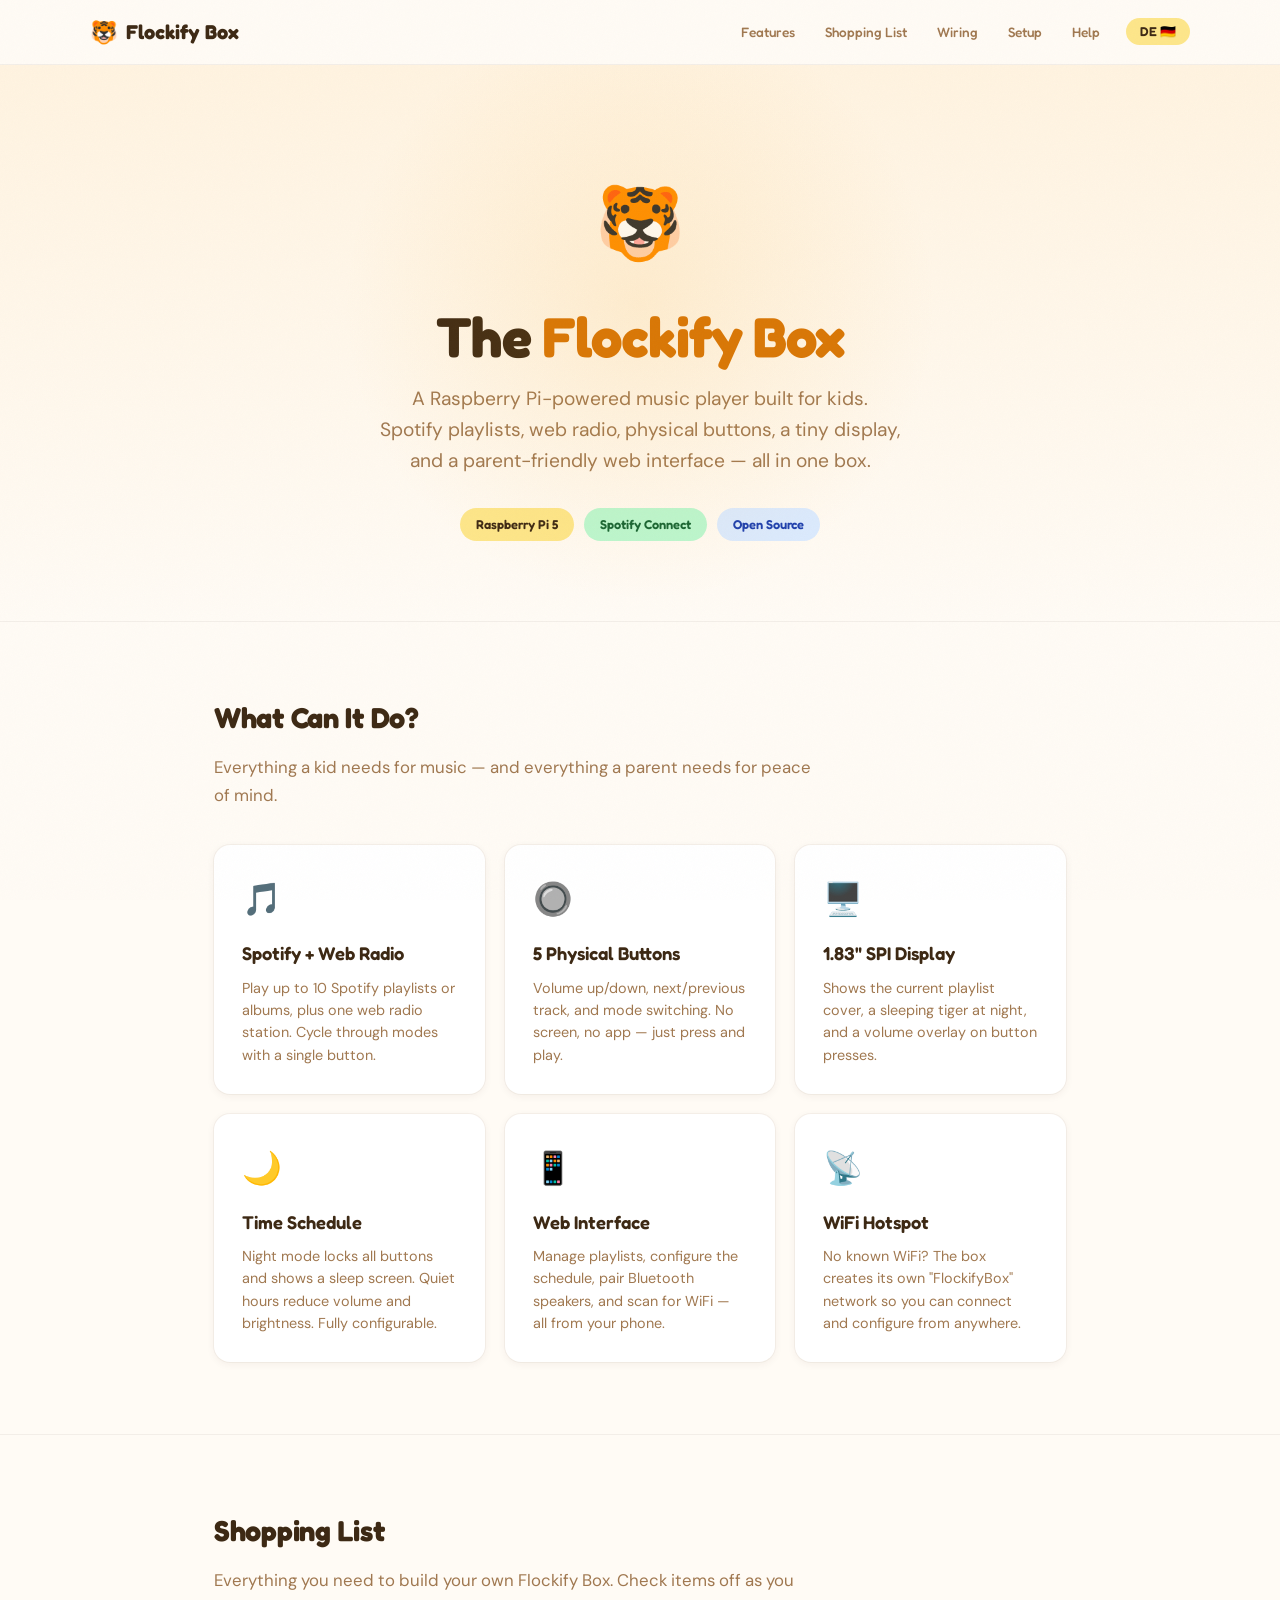
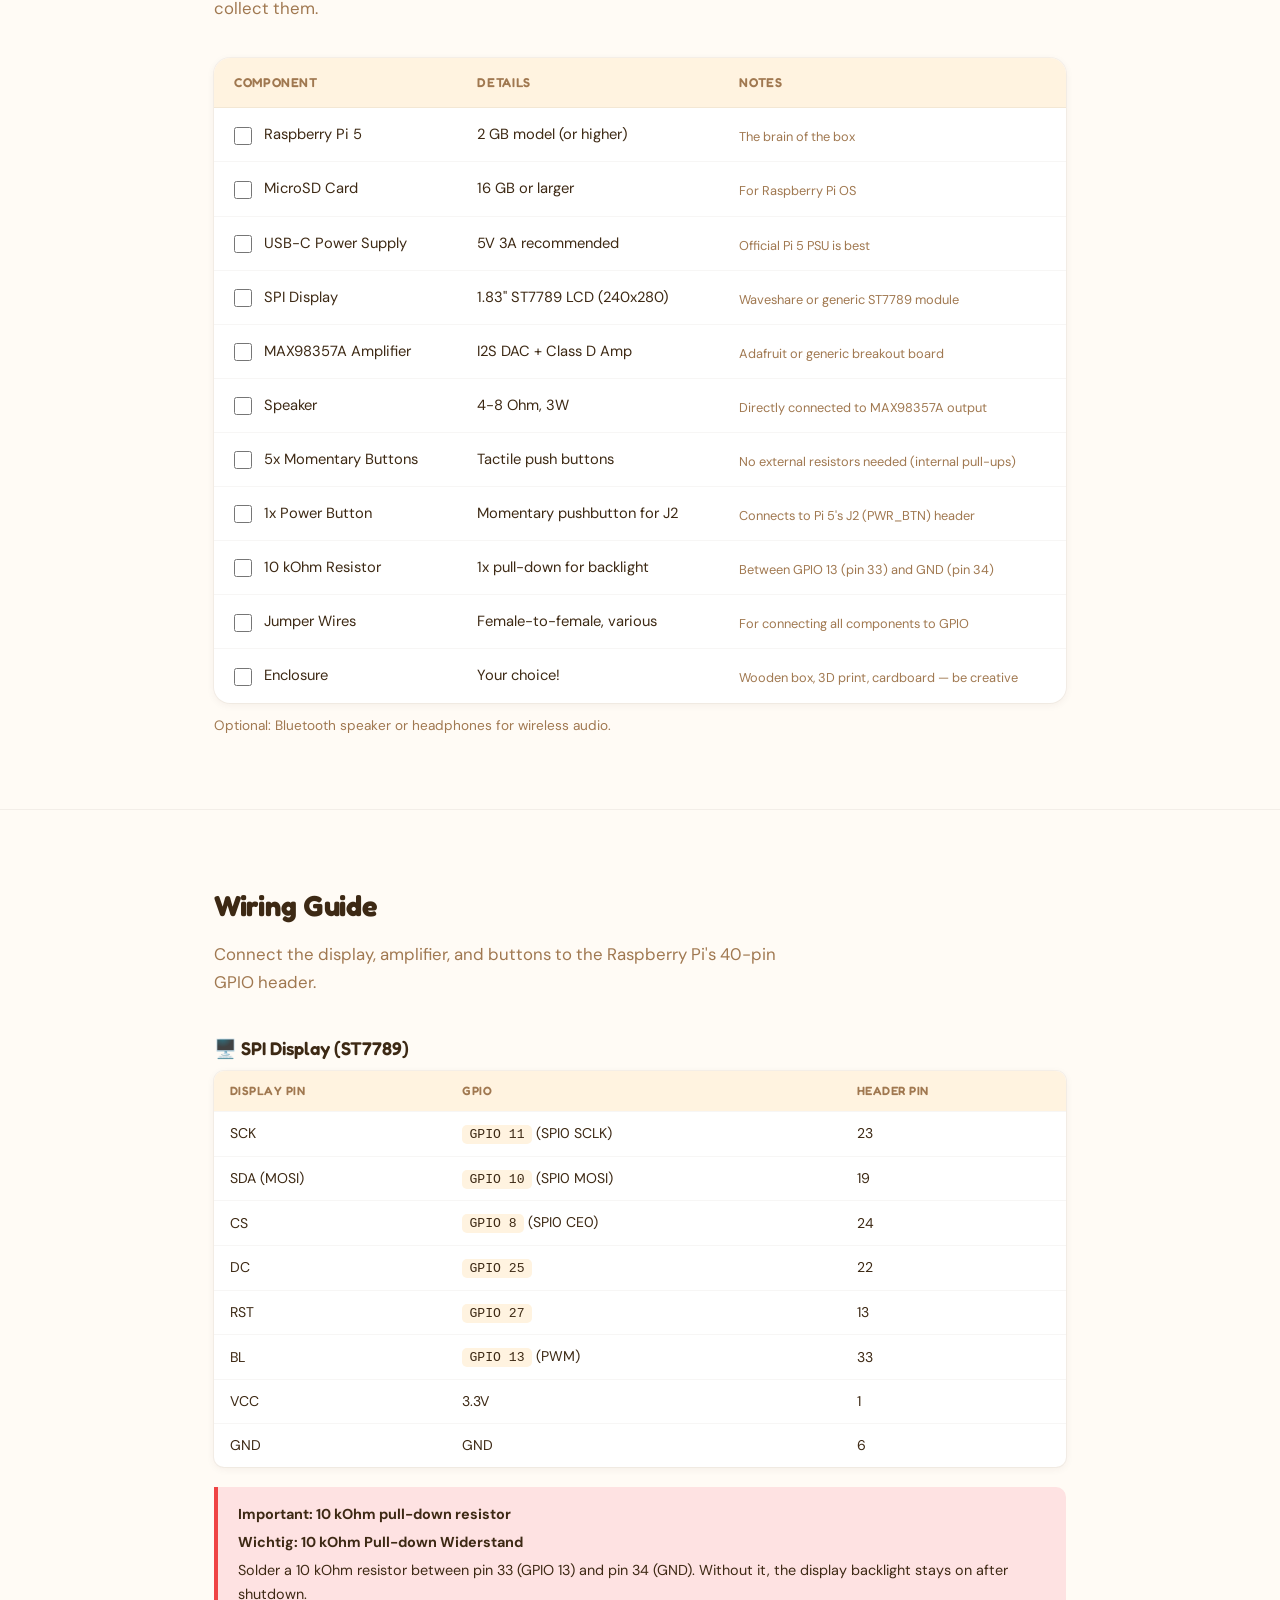
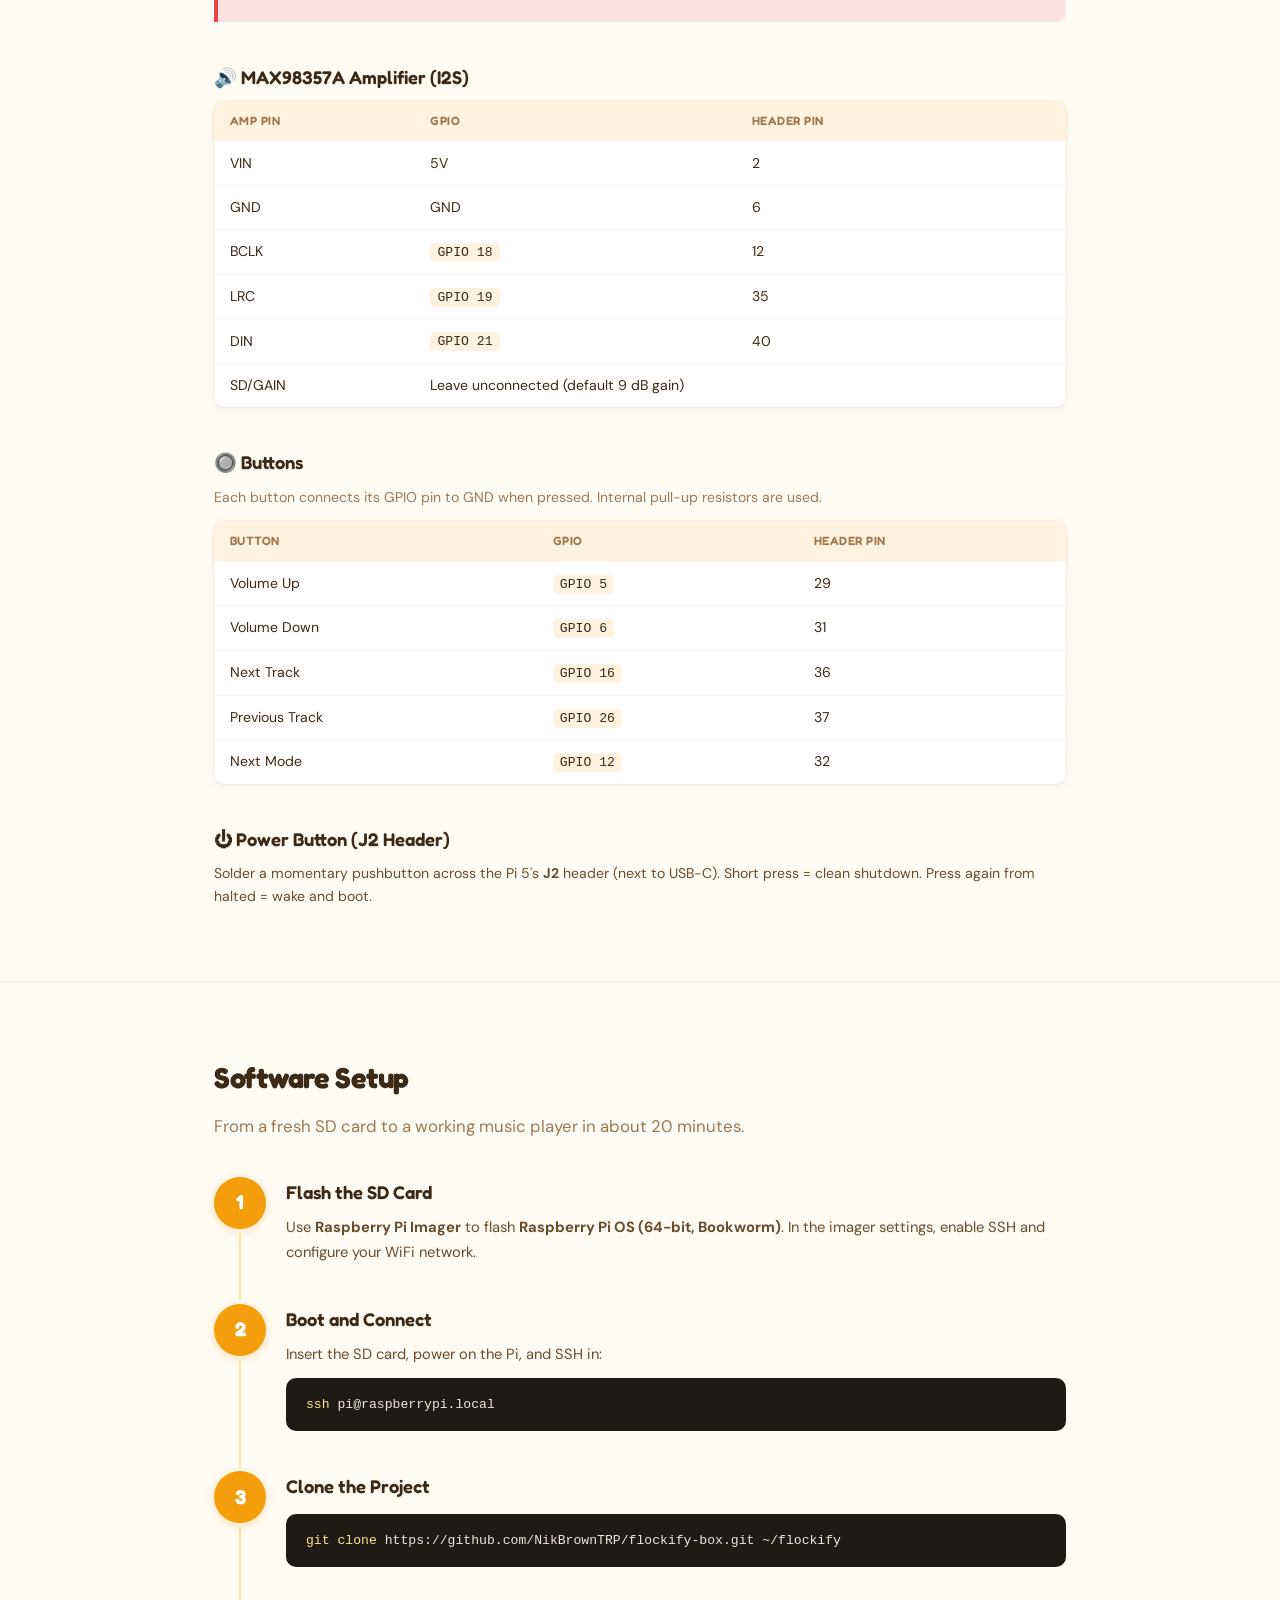
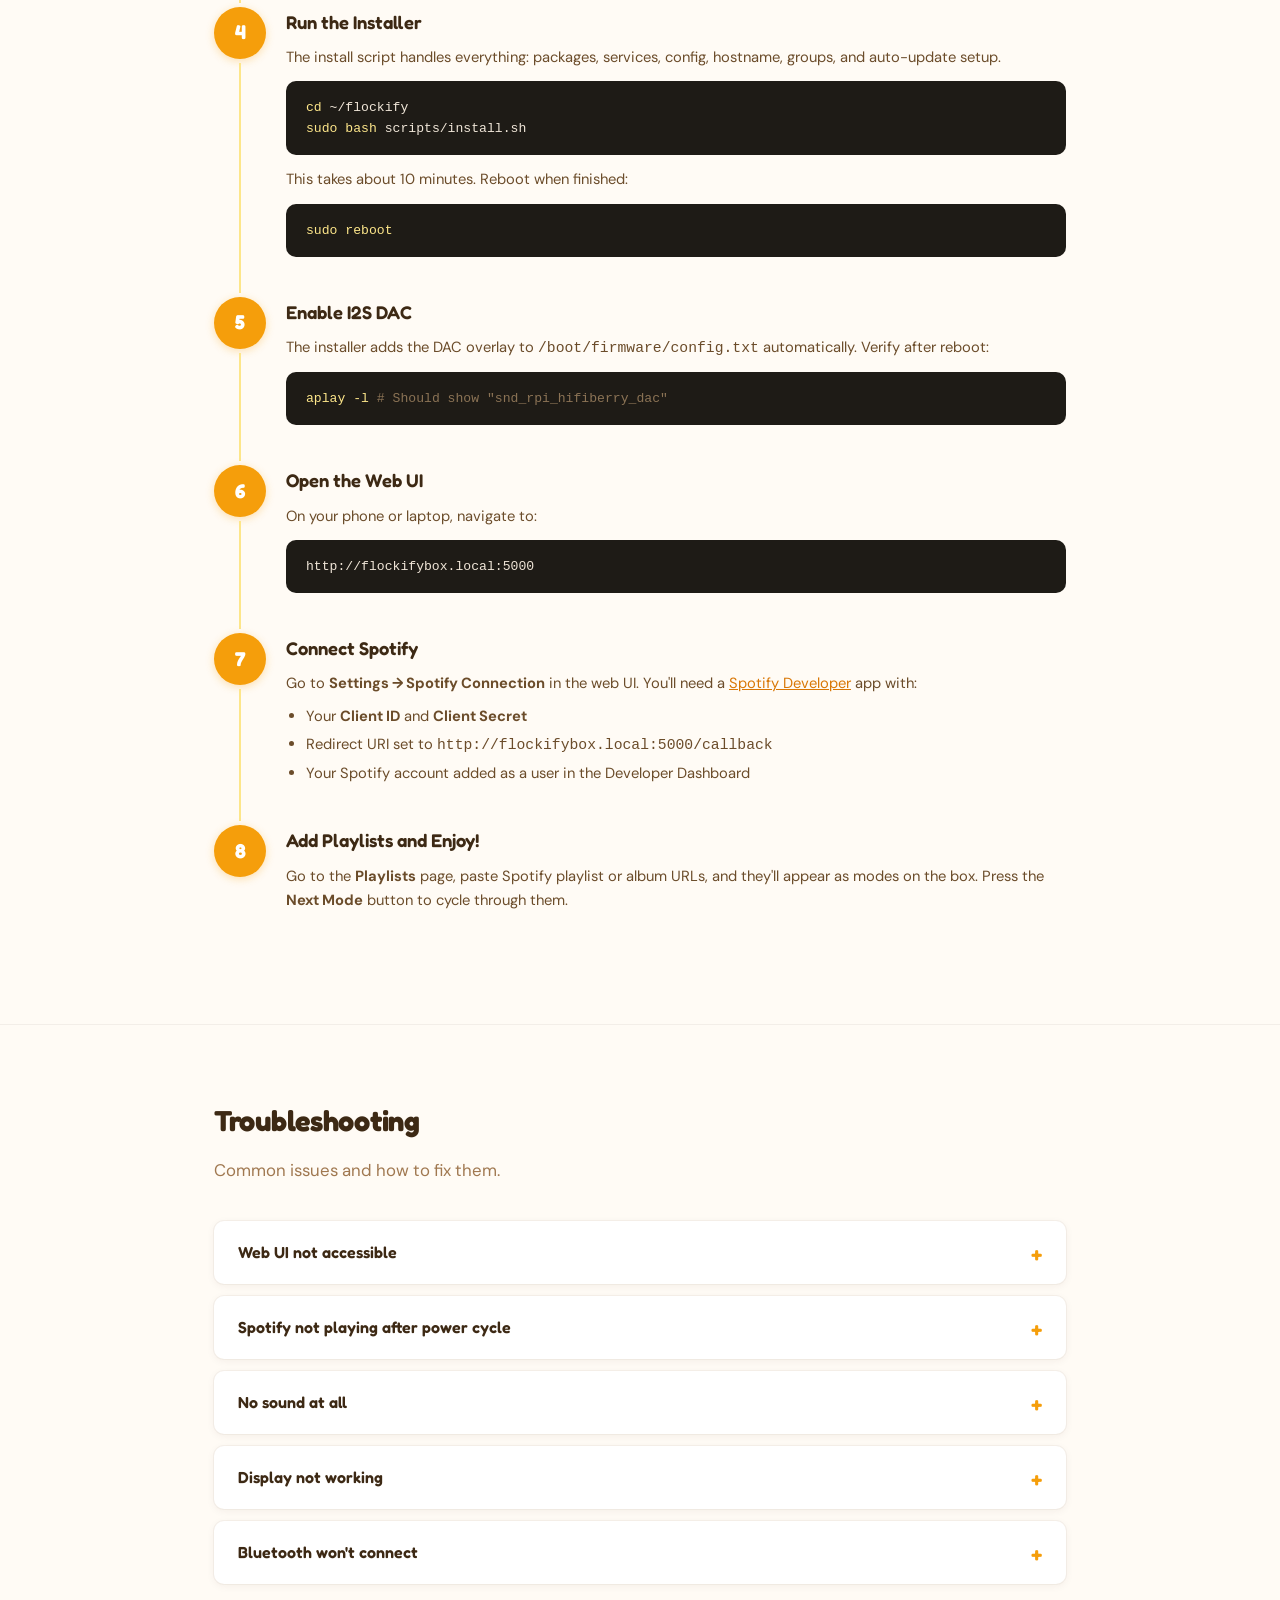
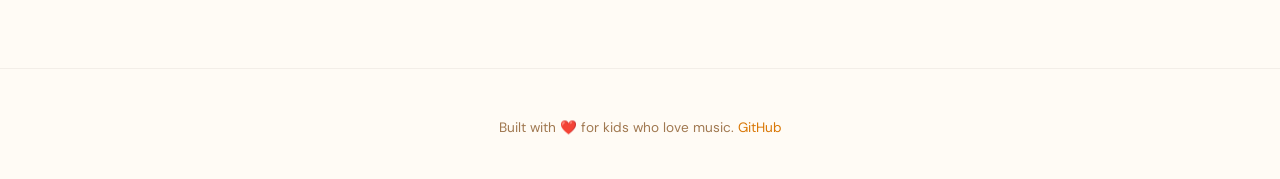
==== docs/index.html @ 0318fe4d "Add project introduction page (docs/index.html) Standalone, self-contained HTML page with embedded C" ====
<!DOCTYPE html>
<html lang="en">
<head>
<meta charset="UTF-8">
<meta name="viewport" content="width=device-width, initial-scale=1.0">
<title>Flockify Box — A Music Player for Kids</title>
<link rel="preconnect" href="https://fonts.googleapis.com">
<link rel="preconnect" href="https://fonts.gstatic.com" crossorigin>
<link href="https://fonts.googleapis.com/css2?family=Fredoka:wght@400;500;600;700&family=DM+Sans:ital,wght@0,400;0,500;0,700;1,400&display=swap" rel="stylesheet">
<style>
/* ================================================================
   FLOCKIFY BOX — Project Introduction Page
   Aesthetic: Warm, playful, handcrafted toy-project feel
   ================================================================ */

:root {
  --amber: #F59E0B;
  --amber-light: #FDE68A;
  --amber-dark: #D97706;
  --cream: #FFFBF5;
  --cream-dark: #FFF3E0;
  --brown: #3D2914;
  --brown-light: #6B4C2A;
  --brown-muted: #A07850;
  --green: #22C55E;
  --green-light: #BBF7D0;
  --red: #EF4444;
  --red-light: #FEE2E2;
  --blue: #3B82F6;
  --blue-light: #DBEAFE;
  --orange: #FB923C;
  --white: #FFFFFF;
  --shadow-sm: 0 1px 3px rgba(61, 41, 20, 0.08);
  --shadow-md: 0 4px 12px rgba(61, 41, 20, 0.1);
  --shadow-lg: 0 8px 30px rgba(61, 41, 20, 0.12);
  --shadow-card: 0 2px 8px rgba(61, 41, 20, 0.06), 0 0 0 1px rgba(61, 41, 20, 0.04);
  --radius: 16px;
  --radius-sm: 10px;
  --font-display: 'Fredoka', sans-serif;
  --font-body: 'DM Sans', sans-serif;
}

* { margin: 0; padding: 0; box-sizing: border-box; }

html {
  scroll-behavior: smooth;
  scroll-padding-top: 80px;
}

body {
  font-family: var(--font-body);
  color: var(--brown);
  background: var(--cream);
  line-height: 1.65;
  -webkit-font-smoothing: antialiased;
}

/* ---- Noise texture overlay ---- */
body::before {
  content: '';
  position: fixed;
  inset: 0;
  pointer-events: none;
  z-index: 9999;
  opacity: 0.025;
  background-image: url("data:image/svg+xml,%3Csvg viewBox='0 0 256 256' xmlns='http://www.w3.org/2000/svg'%3E%3Cfilter id='n'%3E%3CfeTurbulence type='fractalNoise' baseFrequency='0.9' numOctaves='4' stitchTiles='stitch'/%3E%3C/filter%3E%3Crect width='100%25' height='100%25' filter='url(%23n)'/%3E%3C/svg%3E");
  background-size: 256px;
}

/* ================================================================
   NAVIGATION
   ================================================================ */

nav {
  position: sticky;
  top: 0;
  z-index: 100;
  background: rgba(255, 251, 245, 0.92);
  backdrop-filter: blur(12px);
  border-bottom: 1px solid rgba(61, 41, 20, 0.06);
  padding: 0 24px;
}

.nav-inner {
  max-width: 1100px;
  margin: 0 auto;
  display: flex;
  align-items: center;
  justify-content: space-between;
  height: 64px;
}

.nav-logo {
  font-family: var(--font-display);
  font-weight: 700;
  font-size: 1.25rem;
  color: var(--brown);
  text-decoration: none;
  display: flex;
  align-items: center;
  gap: 8px;
}

.nav-logo span { font-size: 1.4rem; }

.nav-links {
  display: flex;
  gap: 6px;
  align-items: center;
  flex-wrap: wrap;
}

.nav-links a {
  font-family: var(--font-display);
  font-weight: 500;
  font-size: 0.85rem;
  color: var(--brown-muted);
  text-decoration: none;
  padding: 6px 12px;
  border-radius: 8px;
  transition: all 0.2s;
}

.nav-links a:hover {
  color: var(--brown);
  background: var(--cream-dark);
}

.lang-toggle {
  font-family: var(--font-display);
  font-weight: 600;
  font-size: 0.8rem;
  background: var(--amber-light);
  color: var(--brown);
  border: none;
  padding: 6px 14px;
  border-radius: 20px;
  cursor: pointer;
  transition: all 0.2s;
  margin-left: 8px;
}

.lang-toggle:hover {
  background: var(--amber);
  color: var(--white);
}

/* ================================================================
   LAYOUT
   ================================================================ */

.container {
  max-width: 900px;
  margin: 0 auto;
  padding: 0 24px;
}

section {
  padding: 72px 0;
}

section + section {
  border-top: 1px solid rgba(61, 41, 20, 0.06);
}

h1 {
  font-family: var(--font-display);
  font-weight: 700;
  font-size: clamp(2.2rem, 5vw, 3.5rem);
  line-height: 1.15;
  letter-spacing: -0.02em;
}

h2 {
  font-family: var(--font-display);
  font-weight: 700;
  font-size: 1.8rem;
  margin-bottom: 12px;
  letter-spacing: -0.01em;
}

h3 {
  font-family: var(--font-display);
  font-weight: 600;
  font-size: 1.15rem;
  margin-bottom: 8px;
}

.section-subtitle {
  font-size: 1.05rem;
  color: var(--brown-muted);
  margin-bottom: 36px;
  max-width: 600px;
}

/* ================================================================
   HERO
   ================================================================ */

.hero {
  padding: 100px 0 80px;
  text-align: center;
  background: linear-gradient(180deg, var(--cream-dark) 0%, var(--cream) 100%);
  position: relative;
  overflow: hidden;
}

.hero::before {
  content: '';
  position: absolute;
  top: -60px;
  left: 50%;
  transform: translateX(-50%);
  width: 600px;
  height: 600px;
  background: radial-gradient(circle, rgba(245, 158, 11, 0.12) 0%, transparent 70%);
  pointer-events: none;
}

.hero-tiger {
  font-size: 4.5rem;
  display: block;
  margin-bottom: 20px;
  animation: tiger-bounce 3s ease-in-out infinite;
}

@keyframes tiger-bounce {
  0%, 100% { transform: translateY(0); }
  50% { transform: translateY(-8px); }
}

.hero h1 {
  margin-bottom: 16px;
}

.hero h1 .highlight {
  color: var(--amber-dark);
  position: relative;
}

.hero h1 .highlight::after {
  content: '';
  position: absolute;
  bottom: 2px;
  left: 0;
  right: 0;
  height: 6px;
  background: var(--amber-light);
  border-radius: 3px;
  z-index: -1;
}

.hero-tagline {
  font-size: 1.2rem;
  color: var(--brown-muted);
  max-width: 520px;
  margin: 0 auto 32px;
  line-height: 1.6;
}

.hero-badges {
  display: flex;
  gap: 10px;
  justify-content: center;
  flex-wrap: wrap;
}

.badge {
  font-family: var(--font-display);
  font-weight: 600;
  font-size: 0.8rem;
  padding: 6px 16px;
  border-radius: 20px;
  display: inline-flex;
  align-items: center;
  gap: 6px;
}

.badge-amber { background: var(--amber-light); color: var(--brown); }
.badge-green { background: var(--green-light); color: #166534; }
.badge-blue { background: var(--blue-light); color: #1E40AF; }

/* ================================================================
   FEATURE GRID
   ================================================================ */

.feature-grid {
  display: grid;
  grid-template-columns: repeat(auto-fit, minmax(250px, 1fr));
  gap: 20px;
  margin-top: 36px;
}

.feature-card {
  background: var(--white);
  border-radius: var(--radius);
  padding: 28px;
  box-shadow: var(--shadow-card);
  transition: transform 0.2s, box-shadow 0.2s;
}

.feature-card:hover {
  transform: translateY(-3px);
  box-shadow: var(--shadow-md);
}

.feature-icon {
  font-size: 2rem;
  margin-bottom: 12px;
  display: block;
}

.feature-card p {
  font-size: 0.9rem;
  color: var(--brown-muted);
  line-height: 1.55;
}

/* ================================================================
   SHOPPING LIST
   ================================================================ */

.shopping-table {
  width: 100%;
  border-collapse: separate;
  border-spacing: 0;
  background: var(--white);
  border-radius: var(--radius);
  overflow: hidden;
  box-shadow: var(--shadow-card);
  margin-top: 24px;
}

.shopping-table th {
  font-family: var(--font-display);
  font-weight: 600;
  font-size: 0.8rem;
  text-transform: uppercase;
  letter-spacing: 0.05em;
  padding: 14px 20px;
  background: var(--cream-dark);
  text-align: left;
  color: var(--brown-muted);
  border-bottom: 1px solid rgba(61, 41, 20, 0.06);
}

.shopping-table td {
  padding: 14px 20px;
  border-bottom: 1px solid rgba(61, 41, 20, 0.04);
  font-size: 0.92rem;
  vertical-align: top;
}

.shopping-table tr:last-child td { border-bottom: none; }

.shopping-table tr:hover td {
  background: rgba(245, 158, 11, 0.03);
}

.check-item {
  cursor: pointer;
  user-select: none;
}

.check-item input[type="checkbox"] {
  accent-color: var(--green);
  width: 18px;
  height: 18px;
  vertical-align: middle;
  margin-right: 8px;
}

.check-item.checked {
  text-decoration: line-through;
  color: var(--brown-muted);
}

td .note {
  display: block;
  font-size: 0.8rem;
  color: var(--brown-muted);
  margin-top: 4px;
}

/* ================================================================
   WIRING TABLES
   ================================================================ */

.wiring-group {
  margin-top: 32px;
}

.wiring-group + .wiring-group { margin-top: 40px; }

.wiring-table {
  width: 100%;
  border-collapse: separate;
  border-spacing: 0;
  background: var(--white);
  border-radius: var(--radius-sm);
  overflow: hidden;
  box-shadow: var(--shadow-card);
  font-size: 0.88rem;
}

.wiring-table th {
  font-family: var(--font-display);
  font-weight: 600;
  font-size: 0.75rem;
  text-transform: uppercase;
  letter-spacing: 0.04em;
  padding: 10px 16px;
  background: var(--cream-dark);
  text-align: left;
  color: var(--brown-muted);
}

.wiring-table td {
  padding: 10px 16px;
  border-top: 1px solid rgba(61, 41, 20, 0.04);
}

.wiring-table code {
  font-family: 'SF Mono', 'Fira Code', monospace;
  font-size: 0.82rem;
  background: var(--cream-dark);
  padding: 2px 7px;
  border-radius: 5px;
}

.callout {
  background: var(--amber-light);
  border-left: 4px solid var(--amber);
  border-radius: 0 var(--radius-sm) var(--radius-sm) 0;
  padding: 16px 20px;
  margin-top: 20px;
  font-size: 0.9rem;
}

.callout-red {
  background: var(--red-light);
  border-left-color: var(--red);
}

.callout strong { display: block; margin-bottom: 4px; }

/* ================================================================
   SETUP STEPS
   ================================================================ */

.steps {
  counter-reset: step;
  margin-top: 36px;
}

.step {
  counter-increment: step;
  position: relative;
  padding-left: 72px;
  margin-bottom: 40px;
  min-height: 56px;
}

.step::before {
  content: counter(step);
  position: absolute;
  left: 0;
  top: 0;
  width: 52px;
  height: 52px;
  border-radius: 50%;
  background: var(--amber);
  color: var(--white);
  font-family: var(--font-display);
  font-weight: 700;
  font-size: 1.25rem;
  display: flex;
  align-items: center;
  justify-content: center;
  box-shadow: 0 2px 8px rgba(245, 158, 11, 0.3);
}

.step::after {
  content: '';
  position: absolute;
  left: 25px;
  top: 56px;
  bottom: -36px;
  width: 2px;
  background: var(--amber-light);
}

.step:last-child::after { display: none; }

.step h3 { margin-bottom: 8px; }

.step p, .step ul {
  font-size: 0.92rem;
  color: var(--brown-light);
}

.step ul {
  margin-top: 8px;
  padding-left: 20px;
}

.step li { margin-bottom: 4px; }

.code-block {
  background: #1E1B16;
  color: #F0E6D8;
  border-radius: var(--radius-sm);
  padding: 16px 20px;
  margin-top: 12px;
  font-family: 'SF Mono', 'Fira Code', monospace;
  font-size: 0.82rem;
  line-height: 1.6;
  overflow-x: auto;
  position: relative;
}

.code-block .comment { color: #8B7355; }
.code-block .cmd { color: var(--amber-light); }

/* ================================================================
   FAQ / TROUBLESHOOTING
   ================================================================ */

.faq-list { margin-top: 28px; }

.faq-item {
  background: var(--white);
  border-radius: var(--radius-sm);
  box-shadow: var(--shadow-card);
  margin-bottom: 12px;
  overflow: hidden;
}

.faq-question {
  width: 100%;
  text-align: left;
  background: none;
  border: none;
  padding: 18px 24px;
  font-family: var(--font-display);
  font-weight: 600;
  font-size: 1rem;
  color: var(--brown);
  cursor: pointer;
  display: flex;
  justify-content: space-between;
  align-items: center;
  transition: background 0.15s;
}

.faq-question:hover { background: var(--cream-dark); }

.faq-question::after {
  content: '+';
  font-size: 1.4rem;
  color: var(--amber);
  transition: transform 0.25s;
  flex-shrink: 0;
  margin-left: 12px;
}

.faq-item.open .faq-question::after {
  transform: rotate(45deg);
}

.faq-answer {
  max-height: 0;
  overflow: hidden;
  transition: max-height 0.35s ease;
}

.faq-answer-inner {
  padding: 0 24px 20px;
  font-size: 0.9rem;
  color: var(--brown-light);
  line-height: 1.6;
}

.faq-answer-inner code {
  font-family: 'SF Mono', 'Fira Code', monospace;
  font-size: 0.82rem;
  background: var(--cream-dark);
  padding: 2px 7px;
  border-radius: 5px;
}

/* ================================================================
   FOOTER
   ================================================================ */

footer {
  text-align: center;
  padding: 48px 24px;
  font-size: 0.85rem;
  color: var(--brown-muted);
  border-top: 1px solid rgba(61, 41, 20, 0.06);
}

footer a {
  color: var(--amber-dark);
  text-decoration: none;
}

/* ================================================================
   RESPONSIVE
   ================================================================ */

@media (max-width: 700px) {
  .nav-links a { display: none; }
  .hero { padding: 72px 0 56px; }
  .hero-tiger { font-size: 3.5rem; }
  section { padding: 48px 0; }
  h2 { font-size: 1.5rem; }
  .feature-grid { grid-template-columns: 1fr; }
  .shopping-table th:last-child,
  .shopping-table td:last-child { display: none; }
  .step { padding-left: 56px; }
  .step::before { width: 42px; height: 42px; font-size: 1rem; }
  .step::after { left: 20px; top: 46px; bottom: -32px; }
}

/* ================================================================
   BILINGUAL — hide inactive language
   ================================================================ */

[data-lang="de"] { display: none; }
html[lang="de"] [data-lang="de"] { display: revert; }
html[lang="de"] [data-lang="en"] { display: none; }
</style>
</head>
<body>

<!-- ============================================================
     NAVIGATION
     ============================================================ -->
<nav>
  <div class="nav-inner">
    <a href="#" class="nav-logo"><span>🐯</span> Flockify Box</a>
    <div class="nav-links">
      <a href="#features" data-lang="en">Features</a>
      <a href="#features" data-lang="de">Funktionen</a>
      <a href="#shopping" data-lang="en">Shopping List</a>
      <a href="#shopping" data-lang="de">Einkaufsliste</a>
      <a href="#wiring" data-lang="en">Wiring</a>
      <a href="#wiring" data-lang="de">Verkabelung</a>
      <a href="#setup" data-lang="en">Setup</a>
      <a href="#setup" data-lang="de">Einrichtung</a>
      <a href="#troubleshooting" data-lang="en">Help</a>
      <a href="#troubleshooting" data-lang="de">Hilfe</a>
      <button class="lang-toggle" onclick="toggleLang()">DE 🇩🇪</button>
    </div>
  </div>
</nav>

<!-- ============================================================
     HERO
     ============================================================ -->
<section class="hero" id="top">
  <div class="container">
    <span class="hero-tiger">🐯</span>
    <h1>
      <span data-lang="en">The <span class="highlight">Flockify Box</span></span>
      <span data-lang="de">Die <span class="highlight">Flockify Box</span></span>
    </h1>
    <p class="hero-tagline" data-lang="en">
      A Raspberry Pi-powered music player built for kids.
      Spotify playlists, web radio, physical buttons, a tiny display,
      and a parent-friendly web interface — all in one box.
    </p>
    <p class="hero-tagline" data-lang="de">
      Ein Raspberry Pi Musikplayer, gebaut für Kinder.
      Spotify-Playlists, Webradio, physische Tasten, ein kleines Display
      und ein elternfreundliches Webinterface — alles in einer Box.
    </p>
    <div class="hero-badges">
      <span class="badge badge-amber">Raspberry Pi 5</span>
      <span class="badge badge-green">Spotify Connect</span>
      <span class="badge badge-blue">Open Source</span>
    </div>
  </div>
</section>

<!-- ============================================================
     FEATURES
     ============================================================ -->
<section id="features">
  <div class="container">
    <h2>
      <span data-lang="en">What Can It Do?</span>
      <span data-lang="de">Was kann die Box?</span>
    </h2>
    <p class="section-subtitle" data-lang="en">Everything a kid needs for music — and everything a parent needs for peace of mind.</p>
    <p class="section-subtitle" data-lang="de">Alles was ein Kind für Musik braucht — und alles was Eltern für ruhige Nächte brauchen.</p>

    <div class="feature-grid">
      <div class="feature-card">
        <span class="feature-icon">🎵</span>
        <h3 data-lang="en">Spotify + Web Radio</h3>
        <h3 data-lang="de">Spotify + Webradio</h3>
        <p data-lang="en">Play up to 10 Spotify playlists or albums, plus one web radio station. Cycle through modes with a single button.</p>
        <p data-lang="de">Bis zu 10 Spotify-Playlists oder Alben abspielen, plus einen Webradio-Sender. Mit einem Knopf zwischen Modi wechseln.</p>
      </div>
      <div class="feature-card">
        <span class="feature-icon">🔘</span>
        <h3 data-lang="en">5 Physical Buttons</h3>
        <h3 data-lang="de">5 Physische Tasten</h3>
        <p data-lang="en">Volume up/down, next/previous track, and mode switching. No screen, no app — just press and play.</p>
        <p data-lang="de">Lautstärke hoch/runter, nächster/vorheriger Titel und Moduswechsel. Kein Bildschirm, keine App — einfach drücken und spielen.</p>
      </div>
      <div class="feature-card">
        <span class="feature-icon">🖥️</span>
        <h3 data-lang="en">1.83" SPI Display</h3>
        <h3 data-lang="de">1.83" SPI Display</h3>
        <p data-lang="en">Shows the current playlist cover, a sleeping tiger at night, and a volume overlay on button presses.</p>
        <p data-lang="de">Zeigt das aktuelle Playlist-Cover, einen schlafenden Tiger nachts und ein Lautstärke-Overlay bei Tastendruck.</p>
      </div>
      <div class="feature-card">
        <span class="feature-icon">🌙</span>
        <h3 data-lang="en">Time Schedule</h3>
        <h3 data-lang="de">Zeitplan</h3>
        <p data-lang="en">Night mode locks all buttons and shows a sleep screen. Quiet hours reduce volume and brightness. Fully configurable.</p>
        <p data-lang="de">Nachtmodus sperrt alle Tasten und zeigt den Schlaf-Bildschirm. Ruhestunden reduzieren Lautstärke und Helligkeit. Voll konfigurierbar.</p>
      </div>
      <div class="feature-card">
        <span class="feature-icon">📱</span>
        <h3 data-lang="en">Web Interface</h3>
        <h3 data-lang="de">Webinterface</h3>
        <p data-lang="en">Manage playlists, configure the schedule, pair Bluetooth speakers, and scan for WiFi — all from your phone.</p>
        <p data-lang="de">Playlists verwalten, Zeitplan konfigurieren, Bluetooth-Lautsprecher koppeln und WiFi scannen — alles vom Handy aus.</p>
      </div>
      <div class="feature-card">
        <span class="feature-icon">📡</span>
        <h3 data-lang="en">WiFi Hotspot</h3>
        <h3 data-lang="de">WiFi Hotspot</h3>
        <p data-lang="en">No known WiFi? The box creates its own "FlockifyBox" network so you can connect and configure from anywhere.</p>
        <p data-lang="de">Kein bekanntes WiFi? Die Box erstellt ihr eigenes "FlockifyBox"-Netzwerk, damit du dich von überall verbinden und konfigurieren kannst.</p>
      </div>
    </div>
  </div>
</section>

<!-- ============================================================
     SHOPPING LIST
     ============================================================ -->
<section id="shopping">
  <div class="container">
    <h2>
      <span data-lang="en">Shopping List</span>
      <span data-lang="de">Einkaufsliste</span>
    </h2>
    <p class="section-subtitle" data-lang="en">Everything you need to build your own Flockify Box. Check items off as you collect them.</p>
    <p class="section-subtitle" data-lang="de">Alles was du brauchst, um deine eigene Flockify Box zu bauen. Hake Teile ab, wenn du sie hast.</p>

    <table class="shopping-table">
      <thead>
        <tr>
          <th data-lang="en">Component</th>
          <th data-lang="de">Bauteil</th>
          <th data-lang="en">Details</th>
          <th data-lang="de">Details</th>
          <th data-lang="en">Notes</th>
          <th data-lang="de">Hinweise</th>
        </tr>
      </thead>
      <tbody>
        <tr>
          <td><label class="check-item"><input type="checkbox"> Raspberry Pi 5</label></td>
          <td data-lang="en">2 GB model (or higher)</td>
          <td data-lang="de">2 GB Modell (oder mehr)</td>
          <td data-lang="en"><span class="note">The brain of the box</span></td>
          <td data-lang="de"><span class="note">Das Gehirn der Box</span></td>
        </tr>
        <tr>
          <td><label class="check-item"><input type="checkbox"> MicroSD Card</label></td>
          <td data-lang="en">16 GB or larger</td>
          <td data-lang="de">16 GB oder größer</td>
          <td data-lang="en"><span class="note">For Raspberry Pi OS</span></td>
          <td data-lang="de"><span class="note">Für Raspberry Pi OS</span></td>
        </tr>
        <tr>
          <td><label class="check-item"><input type="checkbox"> USB-C Power Supply</label></td>
          <td data-lang="en">5V 3A recommended</td>
          <td data-lang="de">5V 3A empfohlen</td>
          <td data-lang="en"><span class="note">Official Pi 5 PSU is best</span></td>
          <td data-lang="de"><span class="note">Offizielles Pi 5 Netzteil ist am besten</span></td>
        </tr>
        <tr>
          <td><label class="check-item"><input type="checkbox"> SPI Display</label></td>
          <td data-lang="en">1.83" ST7789 LCD (240x280)</td>
          <td data-lang="de">1.83" ST7789 LCD (240x280)</td>
          <td data-lang="en"><span class="note">Waveshare or generic ST7789 module</span></td>
          <td data-lang="de"><span class="note">Waveshare oder generisches ST7789 Modul</span></td>
        </tr>
        <tr>
          <td><label class="check-item"><input type="checkbox"> MAX98357A Amplifier</label></td>
          <td data-lang="en">I2S DAC + Class D Amp</td>
          <td data-lang="de">I2S DAC + Class D Verstärker</td>
          <td data-lang="en"><span class="note">Adafruit or generic breakout board</span></td>
          <td data-lang="de"><span class="note">Adafruit oder generisches Breakout Board</span></td>
        </tr>
        <tr>
          <td><label class="check-item"><input type="checkbox"> Speaker</label></td>
          <td data-lang="en">4-8 Ohm, 3W</td>
          <td data-lang="de">4-8 Ohm, 3W</td>
          <td data-lang="en"><span class="note">Directly connected to MAX98357A output</span></td>
          <td data-lang="de"><span class="note">Direkt an MAX98357A Ausgang anschließen</span></td>
        </tr>
        <tr>
          <td><label class="check-item"><input type="checkbox"> 5x Momentary Buttons</label></td>
          <td data-lang="en">Tactile push buttons</td>
          <td data-lang="de">Taktile Drucktaster</td>
          <td data-lang="en"><span class="note">No external resistors needed (internal pull-ups)</span></td>
          <td data-lang="de"><span class="note">Keine externen Widerstände nötig (interne Pull-ups)</span></td>
        </tr>
        <tr>
          <td><label class="check-item"><input type="checkbox"> 1x Power Button</label></td>
          <td data-lang="en">Momentary pushbutton for J2</td>
          <td data-lang="de">Momentan-Taster für J2</td>
          <td data-lang="en"><span class="note">Connects to Pi 5's J2 (PWR_BTN) header</span></td>
          <td data-lang="de"><span class="note">Verbindet mit Pi 5's J2 (PWR_BTN) Header</span></td>
        </tr>
        <tr>
          <td><label class="check-item"><input type="checkbox"> 10 kOhm Resistor</label></td>
          <td data-lang="en">1x pull-down for backlight</td>
          <td data-lang="de">1x Pull-down für Hintergrundbeleuchtung</td>
          <td data-lang="en"><span class="note">Between GPIO 13 (pin 33) and GND (pin 34)</span></td>
          <td data-lang="de"><span class="note">Zwischen GPIO 13 (Pin 33) und GND (Pin 34)</span></td>
        </tr>
        <tr>
          <td><label class="check-item"><input type="checkbox"> Jumper Wires</label></td>
          <td data-lang="en">Female-to-female, various</td>
          <td data-lang="de">Buchse-zu-Buchse, diverse</td>
          <td data-lang="en"><span class="note">For connecting all components to GPIO</span></td>
          <td data-lang="de"><span class="note">Zum Verbinden aller Komponenten mit GPIO</span></td>
        </tr>
        <tr>
          <td><label class="check-item"><input type="checkbox"> Enclosure</label></td>
          <td data-lang="en">Your choice!</td>
          <td data-lang="de">Deine Wahl!</td>
          <td data-lang="en"><span class="note">Wooden box, 3D print, cardboard — be creative</span></td>
          <td data-lang="de"><span class="note">Holzbox, 3D-Druck, Karton — sei kreativ</span></td>
        </tr>
      </tbody>
    </table>

    <p style="margin-top:12px; font-size:0.85rem; color: var(--brown-muted);">
      <span data-lang="en">Optional: Bluetooth speaker or headphones for wireless audio.</span>
      <span data-lang="de">Optional: Bluetooth-Lautsprecher oder Kopfhörer für drahtloses Audio.</span>
    </p>
  </div>
</section>

<!-- ============================================================
     WIRING
     ============================================================ -->
<section id="wiring">
  <div class="container">
    <h2>
      <span data-lang="en">Wiring Guide</span>
      <span data-lang="de">Verkabelungsanleitung</span>
    </h2>
    <p class="section-subtitle" data-lang="en">Connect the display, amplifier, and buttons to the Raspberry Pi's 40-pin GPIO header.</p>
    <p class="section-subtitle" data-lang="de">Verbinde Display, Verstärker und Tasten mit dem 40-Pin GPIO-Header des Raspberry Pi.</p>

    <!-- SPI Display -->
    <div class="wiring-group">
      <h3>🖥️ SPI Display (ST7789)</h3>
      <table class="wiring-table">
        <thead><tr><th>Display Pin</th><th>GPIO</th><th>Header Pin</th></tr></thead>
        <tbody>
          <tr><td>SCK</td><td><code>GPIO 11</code> (SPI0 SCLK)</td><td>23</td></tr>
          <tr><td>SDA (MOSI)</td><td><code>GPIO 10</code> (SPI0 MOSI)</td><td>19</td></tr>
          <tr><td>CS</td><td><code>GPIO 8</code> (SPI0 CE0)</td><td>24</td></tr>
          <tr><td>DC</td><td><code>GPIO 25</code></td><td>22</td></tr>
          <tr><td>RST</td><td><code>GPIO 27</code></td><td>13</td></tr>
          <tr><td>BL</td><td><code>GPIO 13</code> (PWM)</td><td>33</td></tr>
          <tr><td>VCC</td><td>3.3V</td><td>1</td></tr>
          <tr><td>GND</td><td>GND</td><td>6</td></tr>
        </tbody>
      </table>
      <div class="callout callout-red">
        <strong data-lang="en">Important: 10 kOhm pull-down resistor</strong>
        <strong data-lang="de">Wichtig: 10 kOhm Pull-down Widerstand</strong>
        <span data-lang="en">Solder a 10 kOhm resistor between pin 33 (GPIO 13) and pin 34 (GND). Without it, the display backlight stays on after shutdown.</span>
        <span data-lang="de">Einen 10 kOhm Widerstand zwischen Pin 33 (GPIO 13) und Pin 34 (GND) löten. Ohne diesen bleibt die Hintergrundbeleuchtung nach dem Herunterfahren an.</span>
      </div>
    </div>

    <!-- MAX98357A -->
    <div class="wiring-group">
      <h3>🔊 MAX98357A Amplifier (I2S)</h3>
      <table class="wiring-table">
        <thead><tr><th>Amp Pin</th><th>GPIO</th><th>Header Pin</th></tr></thead>
        <tbody>
          <tr><td>VIN</td><td>5V</td><td>2</td></tr>
          <tr><td>GND</td><td>GND</td><td>6</td></tr>
          <tr><td>BCLK</td><td><code>GPIO 18</code></td><td>12</td></tr>
          <tr><td>LRC</td><td><code>GPIO 19</code></td><td>35</td></tr>
          <tr><td>DIN</td><td><code>GPIO 21</code></td><td>40</td></tr>
          <tr><td>SD/GAIN</td><td colspan="2">
            <span data-lang="en">Leave unconnected (default 9 dB gain)</span>
            <span data-lang="de">Nicht verbinden (Standard 9 dB Verstärkung)</span>
          </td></tr>
        </tbody>
      </table>
    </div>

    <!-- Buttons -->
    <div class="wiring-group">
      <h3>🔘 Buttons</h3>
      <p style="font-size:0.88rem; color: var(--brown-muted); margin-bottom:12px;">
        <span data-lang="en">Each button connects its GPIO pin to GND when pressed. Internal pull-up resistors are used.</span>
        <span data-lang="de">Jede Taste verbindet ihren GPIO-Pin mit GND beim Drücken. Interne Pull-up Widerstände werden verwendet.</span>
      </p>
      <table class="wiring-table">
        <thead>
          <tr>
            <th data-lang="en">Button</th>
            <th data-lang="de">Taste</th>
            <th>GPIO</th>
            <th>Header Pin</th>
          </tr>
        </thead>
        <tbody>
          <tr><td data-lang="en">Volume Up</td><td data-lang="de">Lauter</td><td><code>GPIO 5</code></td><td>29</td></tr>
          <tr><td data-lang="en">Volume Down</td><td data-lang="de">Leiser</td><td><code>GPIO 6</code></td><td>31</td></tr>
          <tr><td data-lang="en">Next Track</td><td data-lang="de">Nächster Titel</td><td><code>GPIO 16</code></td><td>36</td></tr>
          <tr><td data-lang="en">Previous Track</td><td data-lang="de">Vorheriger Titel</td><td><code>GPIO 26</code></td><td>37</td></tr>
          <tr><td data-lang="en">Next Mode</td><td data-lang="de">Nächster Modus</td><td><code>GPIO 12</code></td><td>32</td></tr>
        </tbody>
      </table>
    </div>

    <!-- Power Button -->
    <div class="wiring-group">
      <h3>⏻ Power Button (J2 Header)</h3>
      <p style="font-size:0.88rem; color: var(--brown-light);">
        <span data-lang="en">Solder a momentary pushbutton across the Pi 5's <strong>J2</strong> header (next to USB-C). Short press = clean shutdown. Press again from halted = wake and boot.</span>
        <span data-lang="de">Einen Momentan-Taster an den <strong>J2</strong> Header des Pi 5 löten (neben USB-C). Kurz drücken = sauberes Herunterfahren. Erneut drücken = Aufwachen und Hochfahren.</span>
      </p>
    </div>
  </div>
</section>

<!-- ============================================================
     SOFTWARE SETUP
     ============================================================ -->
<section id="setup">
  <div class="container">
    <h2>
      <span data-lang="en">Software Setup</span>
      <span data-lang="de">Software-Einrichtung</span>
    </h2>
    <p class="section-subtitle" data-lang="en">From a fresh SD card to a working music player in about 20 minutes.</p>
    <p class="section-subtitle" data-lang="de">Von einer frischen SD-Karte zum funktionierenden Musikplayer in etwa 20 Minuten.</p>

    <div class="steps">
      <div class="step">
        <h3 data-lang="en">Flash the SD Card</h3>
        <h3 data-lang="de">SD-Karte flashen</h3>
        <p data-lang="en">Use <strong>Raspberry Pi Imager</strong> to flash <strong>Raspberry Pi OS (64-bit, Bookworm)</strong>. In the imager settings, enable SSH and configure your WiFi network.</p>
        <p data-lang="de">Verwende den <strong>Raspberry Pi Imager</strong> um <strong>Raspberry Pi OS (64-bit, Bookworm)</strong> zu flashen. In den Imager-Einstellungen SSH aktivieren und dein WiFi-Netzwerk konfigurieren.</p>
      </div>

      <div class="step">
        <h3 data-lang="en">Boot and Connect</h3>
        <h3 data-lang="de">Starten und Verbinden</h3>
        <p data-lang="en">Insert the SD card, power on the Pi, and SSH in:</p>
        <p data-lang="de">SD-Karte einsetzen, Pi einschalten und per SSH verbinden:</p>
        <div class="code-block"><span class="cmd">ssh</span> pi@raspberrypi.local</div>
      </div>

      <div class="step">
        <h3 data-lang="en">Clone the Project</h3>
        <h3 data-lang="de">Projekt klonen</h3>
        <div class="code-block"><span class="cmd">git clone</span> https://github.com/NikBrownTRP/flockify-box.git ~/flockify</div>
      </div>

      <div class="step">
        <h3 data-lang="en">Run the Installer</h3>
        <h3 data-lang="de">Installer ausführen</h3>
        <p data-lang="en">The install script handles everything: packages, services, config, hostname, groups, and auto-update setup.</p>
        <p data-lang="de">Das Installationsskript erledigt alles: Pakete, Dienste, Konfiguration, Hostname, Gruppen und Auto-Update Setup.</p>
        <div class="code-block"><span class="cmd">cd</span> ~/flockify<br><span class="cmd">sudo bash</span> scripts/install.sh</div>
        <p style="margin-top:12px;" data-lang="en">This takes about 10 minutes. Reboot when finished:</p>
        <p style="margin-top:12px;" data-lang="de">Das dauert etwa 10 Minuten. Nach Abschluss neu starten:</p>
        <div class="code-block"><span class="cmd">sudo reboot</span></div>
      </div>

      <div class="step">
        <h3 data-lang="en">Enable I2S DAC</h3>
        <h3 data-lang="de">I2S DAC aktivieren</h3>
        <p data-lang="en">The installer adds the DAC overlay to <code>/boot/firmware/config.txt</code> automatically. Verify after reboot:</p>
        <p data-lang="de">Der Installer fügt das DAC-Overlay automatisch zu <code>/boot/firmware/config.txt</code> hinzu. Nach Neustart überprüfen:</p>
        <div class="code-block"><span class="cmd">aplay -l</span> <span class="comment"># Should show "snd_rpi_hifiberry_dac"</span></div>
      </div>

      <div class="step">
        <h3 data-lang="en">Open the Web UI</h3>
        <h3 data-lang="de">Webinterface öffnen</h3>
        <p data-lang="en">On your phone or laptop, navigate to:</p>
        <p data-lang="de">Auf deinem Handy oder Laptop, navigiere zu:</p>
        <div class="code-block">http://flockifybox.local:5000</div>
      </div>

      <div class="step">
        <h3 data-lang="en">Connect Spotify</h3>
        <h3 data-lang="de">Spotify verbinden</h3>
        <p data-lang="en">Go to <strong>Settings → Spotify Connection</strong> in the web UI. You'll need a <a href="https://developer.spotify.com/dashboard" target="_blank" style="color:var(--amber-dark);">Spotify Developer</a> app with:</p>
        <p data-lang="de">Gehe zu <strong>Einstellungen → Spotify Verbindung</strong> im Webinterface. Du brauchst eine <a href="https://developer.spotify.com/dashboard" target="_blank" style="color:var(--amber-dark);">Spotify Developer</a> App mit:</p>
        <ul>
          <li data-lang="en">Your <strong>Client ID</strong> and <strong>Client Secret</strong></li>
          <li data-lang="de">Deiner <strong>Client ID</strong> und deinem <strong>Client Secret</strong></li>
          <li data-lang="en">Redirect URI set to <code>http://flockifybox.local:5000/callback</code></li>
          <li data-lang="de">Redirect URI gesetzt auf <code>http://flockifybox.local:5000/callback</code></li>
          <li data-lang="en">Your Spotify account added as a user in the Developer Dashboard</li>
          <li data-lang="de">Dein Spotify-Konto als Benutzer im Developer Dashboard hinzugefügt</li>
        </ul>
      </div>

      <div class="step">
        <h3 data-lang="en">Add Playlists and Enjoy!</h3>
        <h3 data-lang="de">Playlists hinzufügen und genießen!</h3>
        <p data-lang="en">Go to the <strong>Playlists</strong> page, paste Spotify playlist or album URLs, and they'll appear as modes on the box. Press the <strong>Next Mode</strong> button to cycle through them.</p>
        <p data-lang="de">Gehe zur <strong>Playlists</strong>-Seite, füge Spotify-Playlist- oder Album-URLs ein, und sie erscheinen als Modi auf der Box. Drücke den <strong>Nächster Modus</strong> Knopf, um durch sie zu wechseln.</p>
      </div>
    </div>
  </div>
</section>

<!-- ============================================================
     TROUBLESHOOTING
     ============================================================ -->
<section id="troubleshooting">
  <div class="container">
    <h2>
      <span data-lang="en">Troubleshooting</span>
      <span data-lang="de">Problembehandlung</span>
    </h2>
    <p class="section-subtitle" data-lang="en">Common issues and how to fix them.</p>
    <p class="section-subtitle" data-lang="de">Häufige Probleme und ihre Lösungen.</p>

    <div class="faq-list">

      <div class="faq-item">
        <button class="faq-question" onclick="toggleFaq(this)">
          <span>
            <span data-lang="en">Web UI not accessible</span>
            <span data-lang="de">Webinterface nicht erreichbar</span>
          </span>
        </button>
        <div class="faq-answer"><div class="faq-answer-inner">
          <p data-lang="en">Check if the Pi is on WiFi: <code>hostname -I</code>. Check the service: <code>sudo systemctl status flockify</code>. Try the IP directly: <code>http://&lt;PI_IP&gt;:5000</code>. If there's no WiFi, connect to the <strong>FlockifyBox</strong> hotspot (password: <code>flockify123</code>) and visit <code>http://192.168.4.1:5000</code>.</p>
          <p data-lang="de">Prüfe ob der Pi im WiFi ist: <code>hostname -I</code>. Dienst prüfen: <code>sudo systemctl status flockify</code>. IP direkt probieren: <code>http://&lt;PI_IP&gt;:5000</code>. Wenn kein WiFi verfügbar ist, verbinde dich mit dem <strong>FlockifyBox</strong> Hotspot (Passwort: <code>flockify123</code>) und besuche <code>http://192.168.4.1:5000</code>.</p>
        </div></div>
      </div>

      <div class="faq-item">
        <button class="faq-question" onclick="toggleFaq(this)">
          <span>
            <span data-lang="en">Spotify not playing after power cycle</span>
            <span data-lang="de">Spotify spielt nach Neustart nicht</span>
          </span>
        </button>
        <div class="faq-answer"><div class="faq-answer-inner">
          <p data-lang="en">Go to <strong>Settings → Reset Spotify Pairing</strong>. Then open Spotify on your phone, play any track, tap the "Connect to a device" icon, and select <strong>flockifybox</strong>. This establishes a fresh Connect session.</p>
          <p data-lang="de">Gehe zu <strong>Einstellungen → Spotify-Kopplung zurücksetzen</strong>. Dann öffne Spotify auf deinem Handy, spiele einen beliebigen Titel, tippe auf das "Mit Gerät verbinden" Symbol und wähle <strong>flockifybox</strong>. Dies stellt eine neue Connect-Sitzung her.</p>
        </div></div>
      </div>

      <div class="faq-item">
        <button class="faq-question" onclick="toggleFaq(this)">
          <span>
            <span data-lang="en">No sound at all</span>
            <span data-lang="de">Gar kein Ton</span>
          </span>
        </button>
        <div class="faq-answer"><div class="faq-answer-inner">
          <p data-lang="en">Check audio sinks: <code>pactl list sinks short</code>. Verify the DAC: <code>aplay -l</code> (should show <code>snd_rpi_hifiberry_dac</code>). Check wiring to the MAX98357A amplifier and speaker connections.</p>
          <p data-lang="de">Audio-Senken prüfen: <code>pactl list sinks short</code>. DAC überprüfen: <code>aplay -l</code> (sollte <code>snd_rpi_hifiberry_dac</code> zeigen). Verkabelung zum MAX98357A Verstärker und Lautsprecheranschlüsse prüfen.</p>
        </div></div>
      </div>

      <div class="faq-item">
        <button class="faq-question" onclick="toggleFaq(this)">
          <span>
            <span data-lang="en">Display not working</span>
            <span data-lang="de">Display funktioniert nicht</span>
          </span>
        </button>
        <div class="faq-answer"><div class="faq-answer-inner">
          <p data-lang="en">Verify SPI is enabled: <code>ls /dev/spidev0.*</code>. Check wiring: DC→GPIO25, RST→GPIO27, BL→GPIO13. Test: <code>python3 -c "from lib.spi_display_lib import SPIDisplay; d = SPIDisplay(); d.init(); d.clear((255,0,0))"</code></p>
          <p data-lang="de">SPI aktiviert prüfen: <code>ls /dev/spidev0.*</code>. Verkabelung prüfen: DC→GPIO25, RST→GPIO27, BL→GPIO13. Test: <code>python3 -c "from lib.spi_display_lib import SPIDisplay; d = SPIDisplay(); d.init(); d.clear((255,0,0))"</code></p>
        </div></div>
      </div>

      <div class="faq-item">
        <button class="faq-question" onclick="toggleFaq(this)">
          <span>
            <span data-lang="en">Bluetooth won't connect</span>
            <span data-lang="de">Bluetooth verbindet sich nicht</span>
          </span>
        </button>
        <div class="faq-answer"><div class="faq-answer-inner">
          <p data-lang="en">Make sure the target device is in pairing mode. Check Bluetooth is on: <code>bluetoothctl show</code> → look for <code>Powered: yes</code>. Try manually: <code>bluetoothctl scan on</code>, then <code>pair &lt;address&gt;</code>.</p>
          <p data-lang="de">Stelle sicher, dass das Zielgerät im Kopplungsmodus ist. Bluetooth an: <code>bluetoothctl show</code> → suche nach <code>Powered: yes</code>. Manuell versuchen: <code>bluetoothctl scan on</code>, dann <code>pair &lt;Adresse&gt;</code>.</p>
        </div></div>
      </div>

    </div>
  </div>
</section>

<!-- ============================================================
     FOOTER
     ============================================================ -->
<footer>
  <p>
    <span data-lang="en">Built with ❤️ for kids who love music. </span>
    <span data-lang="de">Gebaut mit ❤️ für Kinder, die Musik lieben. </span>
    <a href="https://github.com/NikBrownTRP/flockify-box" target="_blank">GitHub</a>
  </p>
</footer>

<!-- ============================================================
     SCRIPTS
     ============================================================ -->
<script>
// Language toggle
function toggleLang() {
  const html = document.documentElement;
  const btn = document.querySelector('.lang-toggle');
  if (html.lang === 'en') {
    html.lang = 'de';
    btn.textContent = 'EN 🇬🇧';
  } else {
    html.lang = 'en';
    btn.textContent = 'DE 🇩🇪';
  }
  localStorage.setItem('flockify-lang', html.lang);
}

// Restore saved language
(function() {
  const saved = localStorage.getItem('flockify-lang');
  if (saved === 'de') {
    document.documentElement.lang = 'de';
    var btn = document.querySelector('.lang-toggle');
    if (btn) btn.textContent = 'EN 🇬🇧';
  }
})();

// FAQ accordion
function toggleFaq(btn) {
  const item = btn.closest('.faq-item');
  const answer = item.querySelector('.faq-answer');
  const isOpen = item.classList.contains('open');

  // Close all
  document.querySelectorAll('.faq-item.open').forEach(function(el) {
    el.classList.remove('open');
    el.querySelector('.faq-answer').style.maxHeight = '0';
  });

  // Open clicked (if wasn't open)
  if (!isOpen) {
    item.classList.add('open');
    answer.style.maxHeight = answer.scrollHeight + 'px';
  }
}

// Shopping list checkboxes
document.querySelectorAll('.check-item input[type="checkbox"]').forEach(function(cb) {
  cb.addEventListener('change', function() {
    this.closest('.check-item').classList.toggle('checked', this.checked);
  });
});
</script>

</body>
</html>
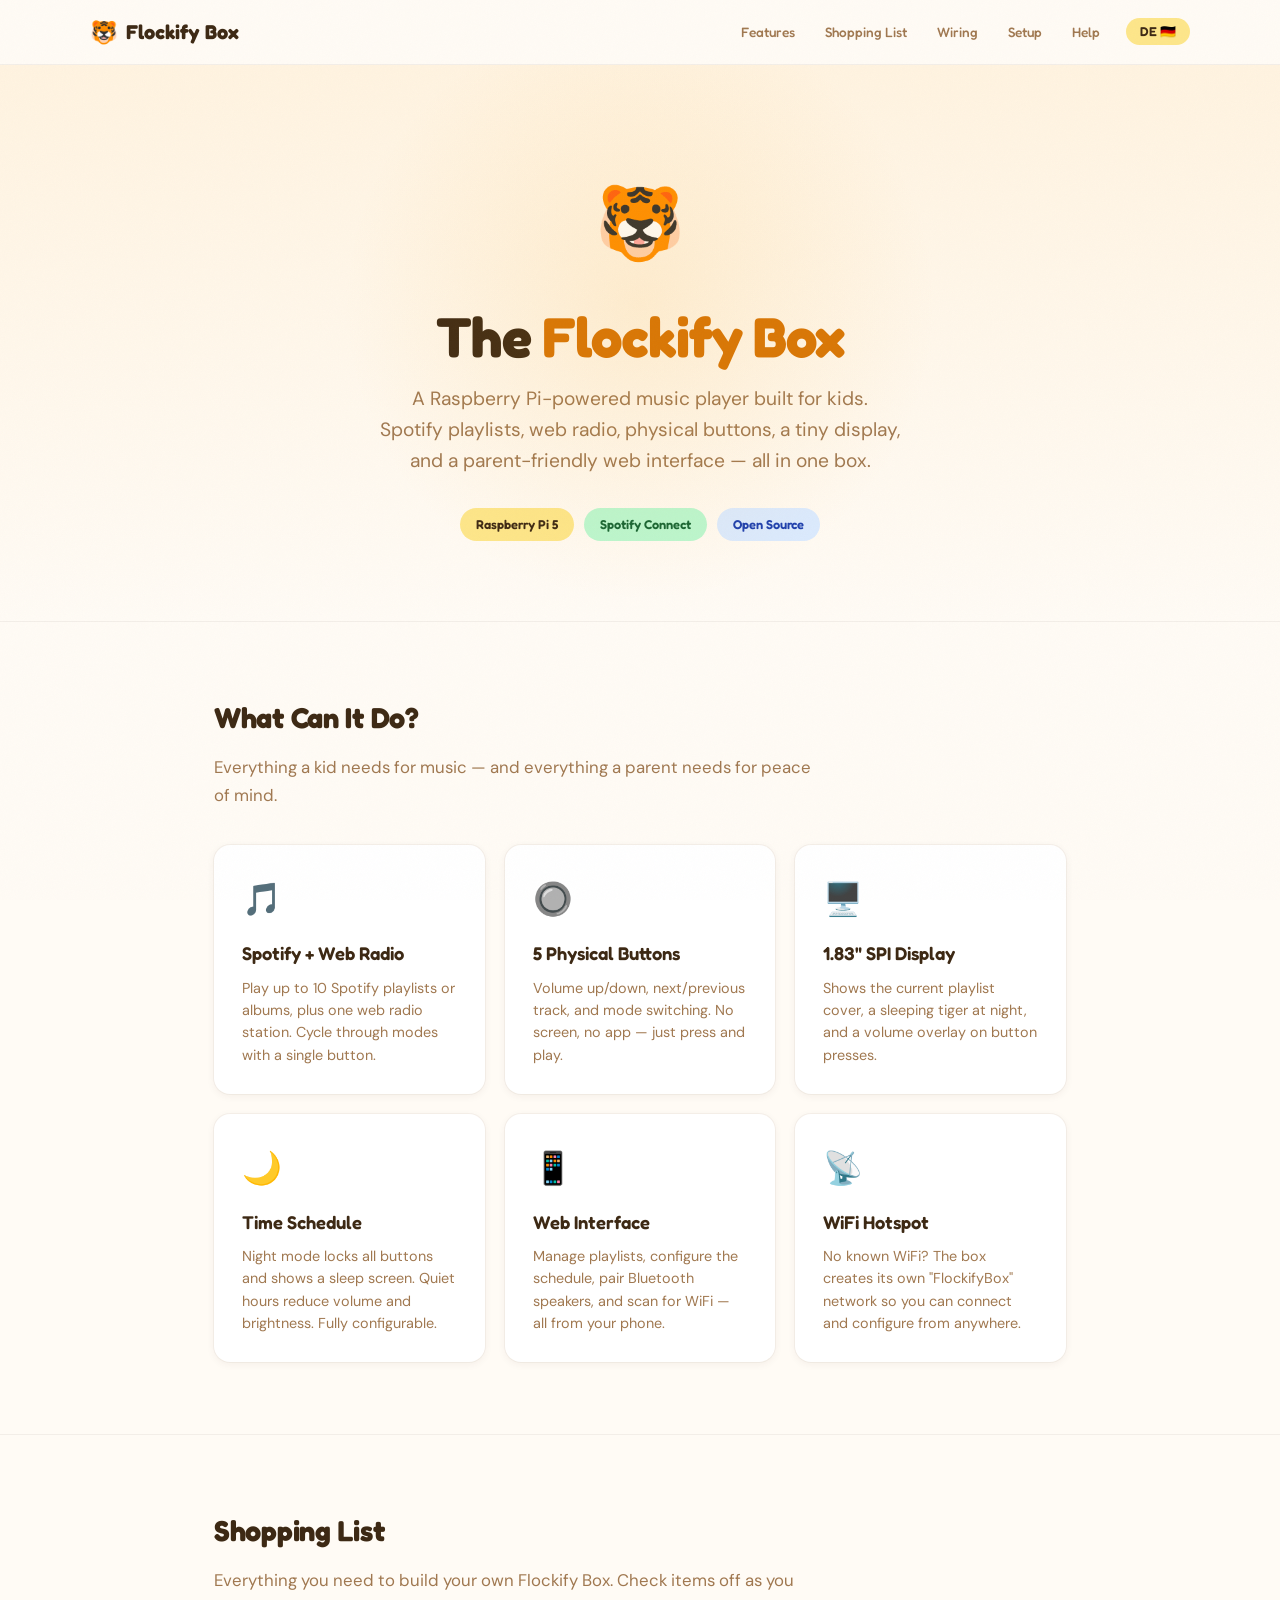
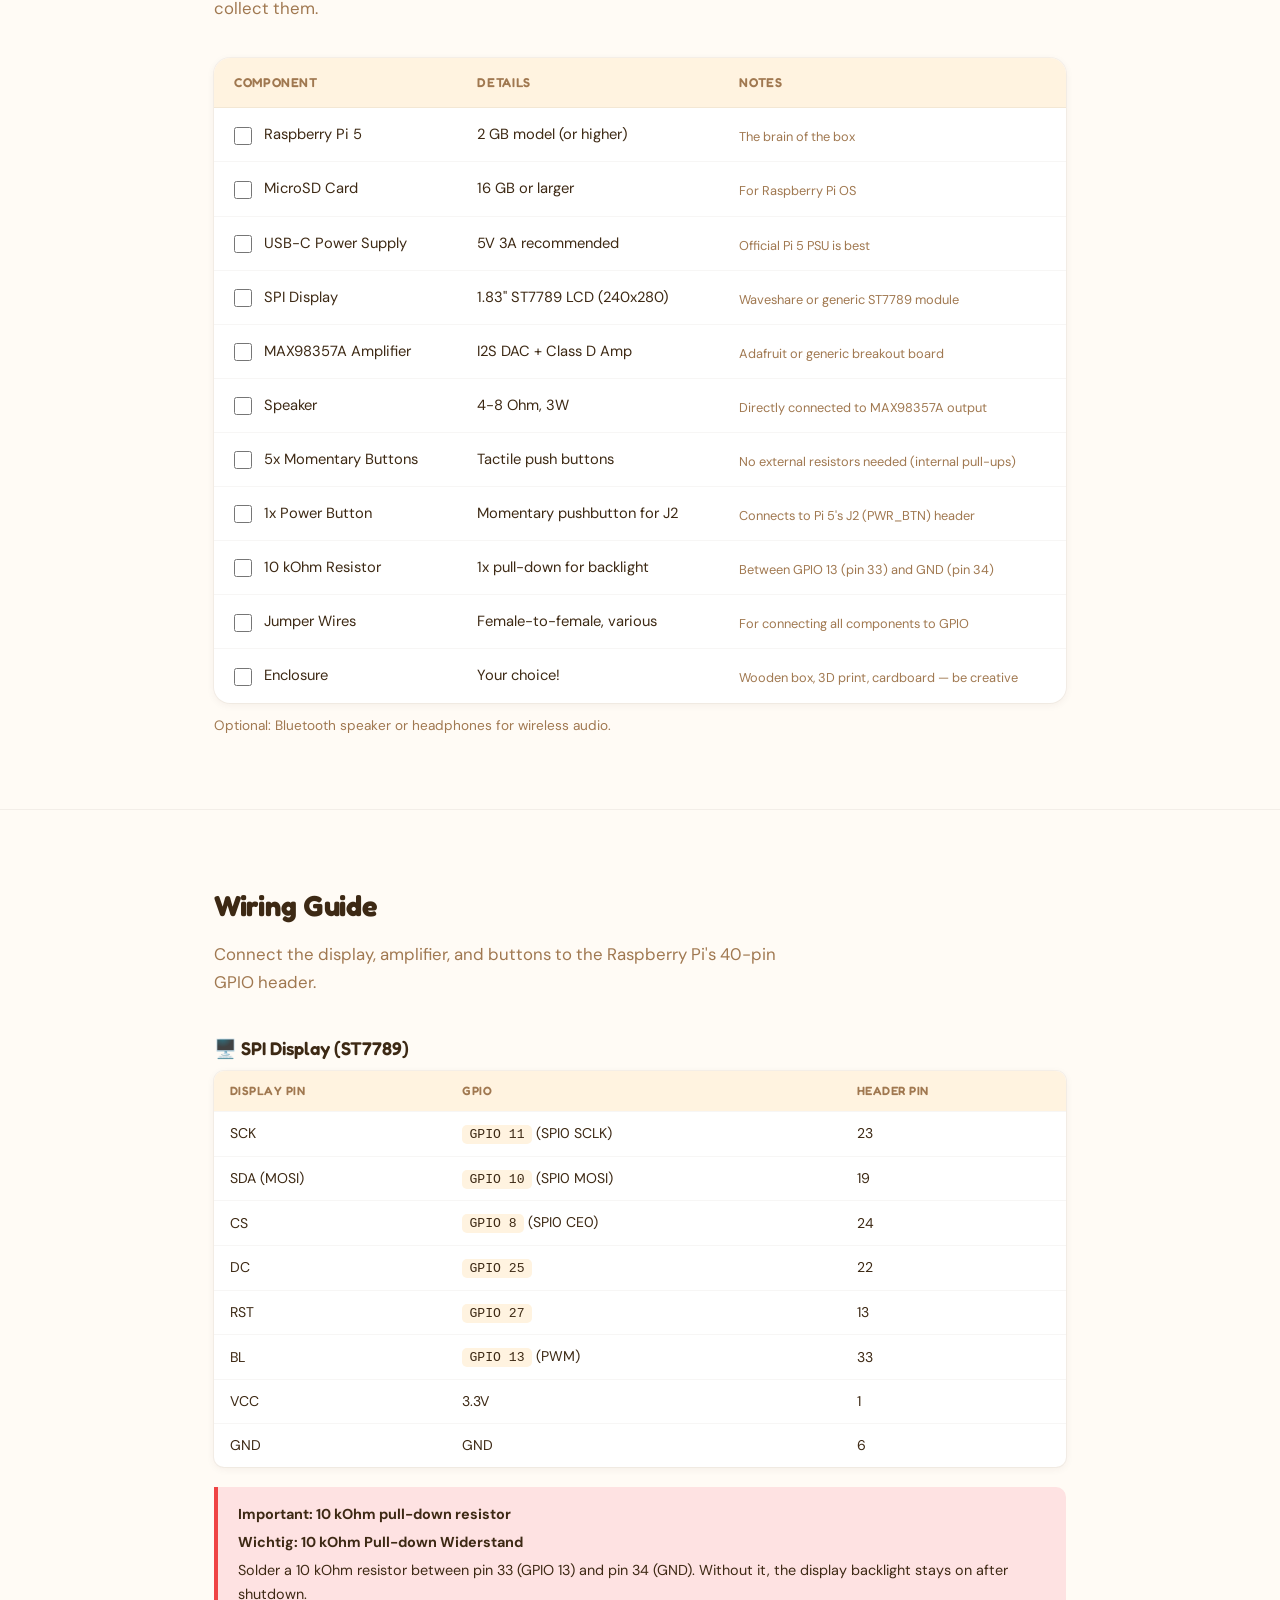
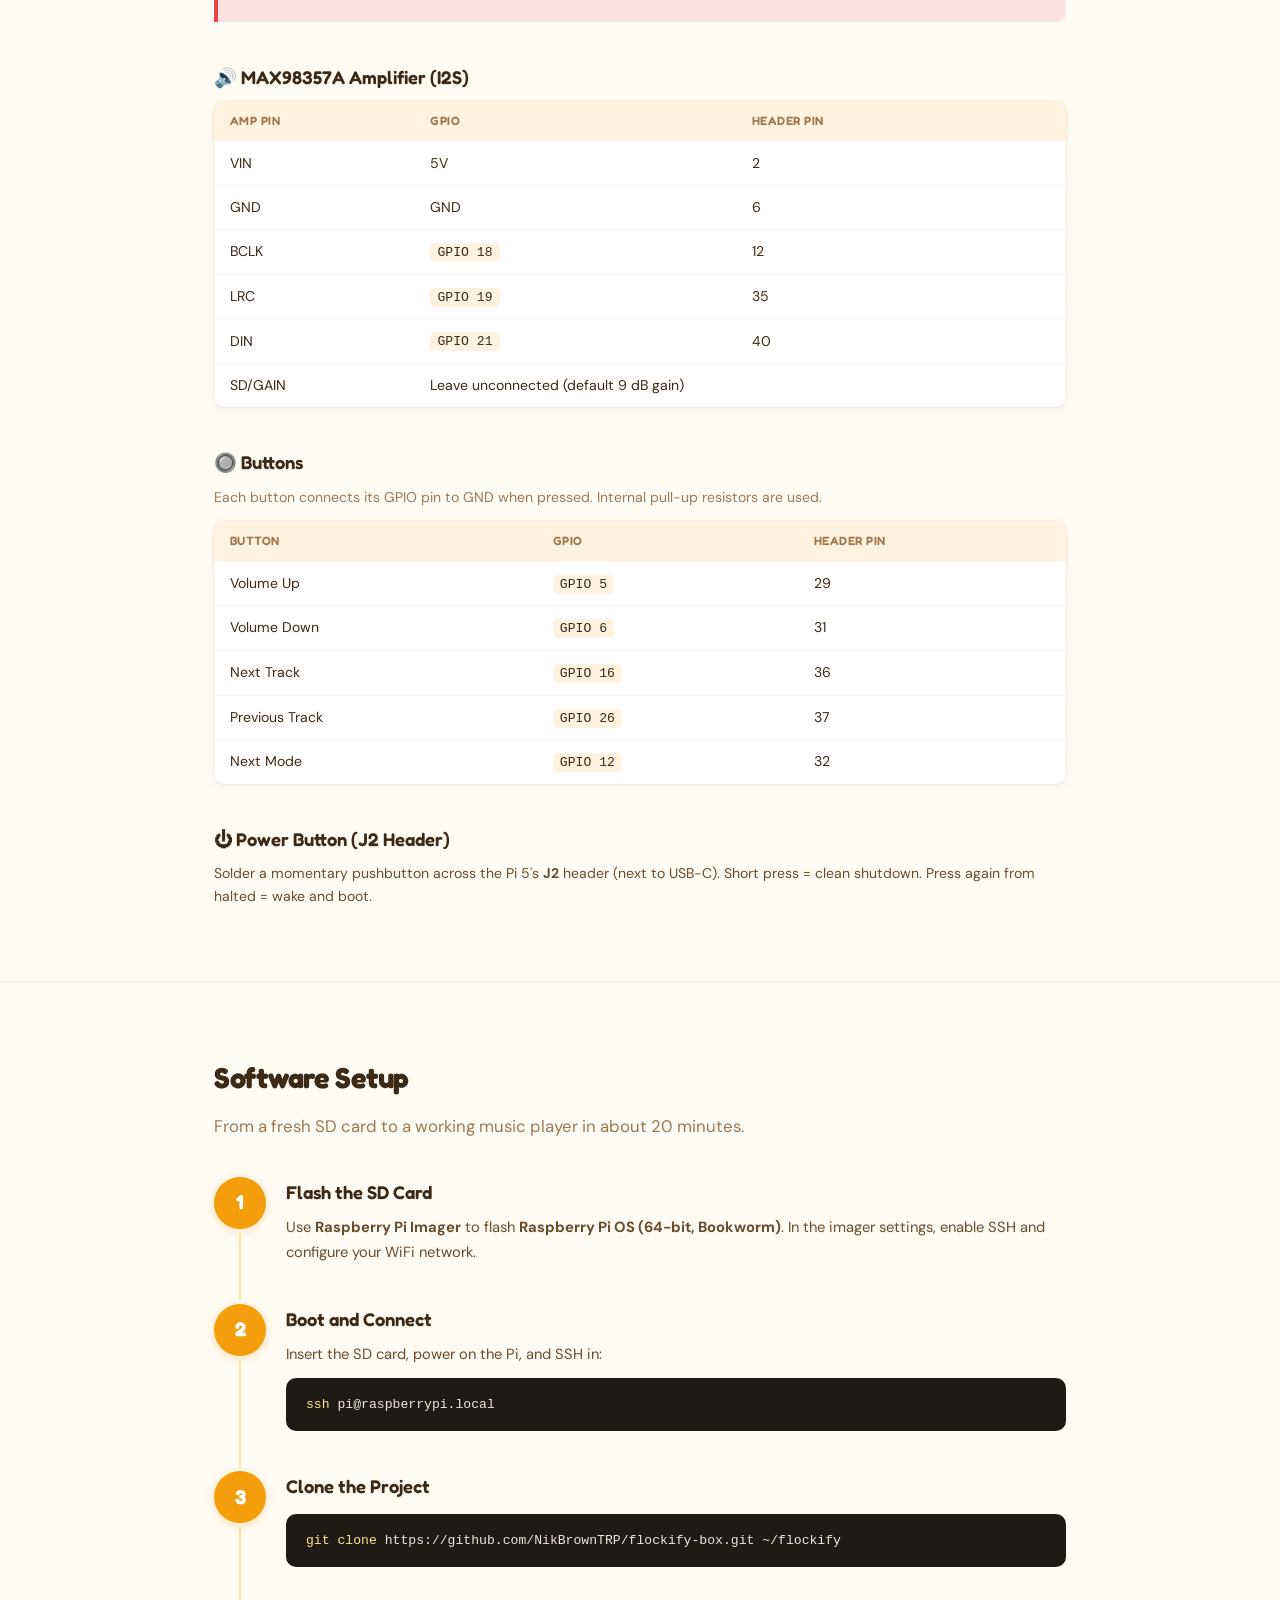
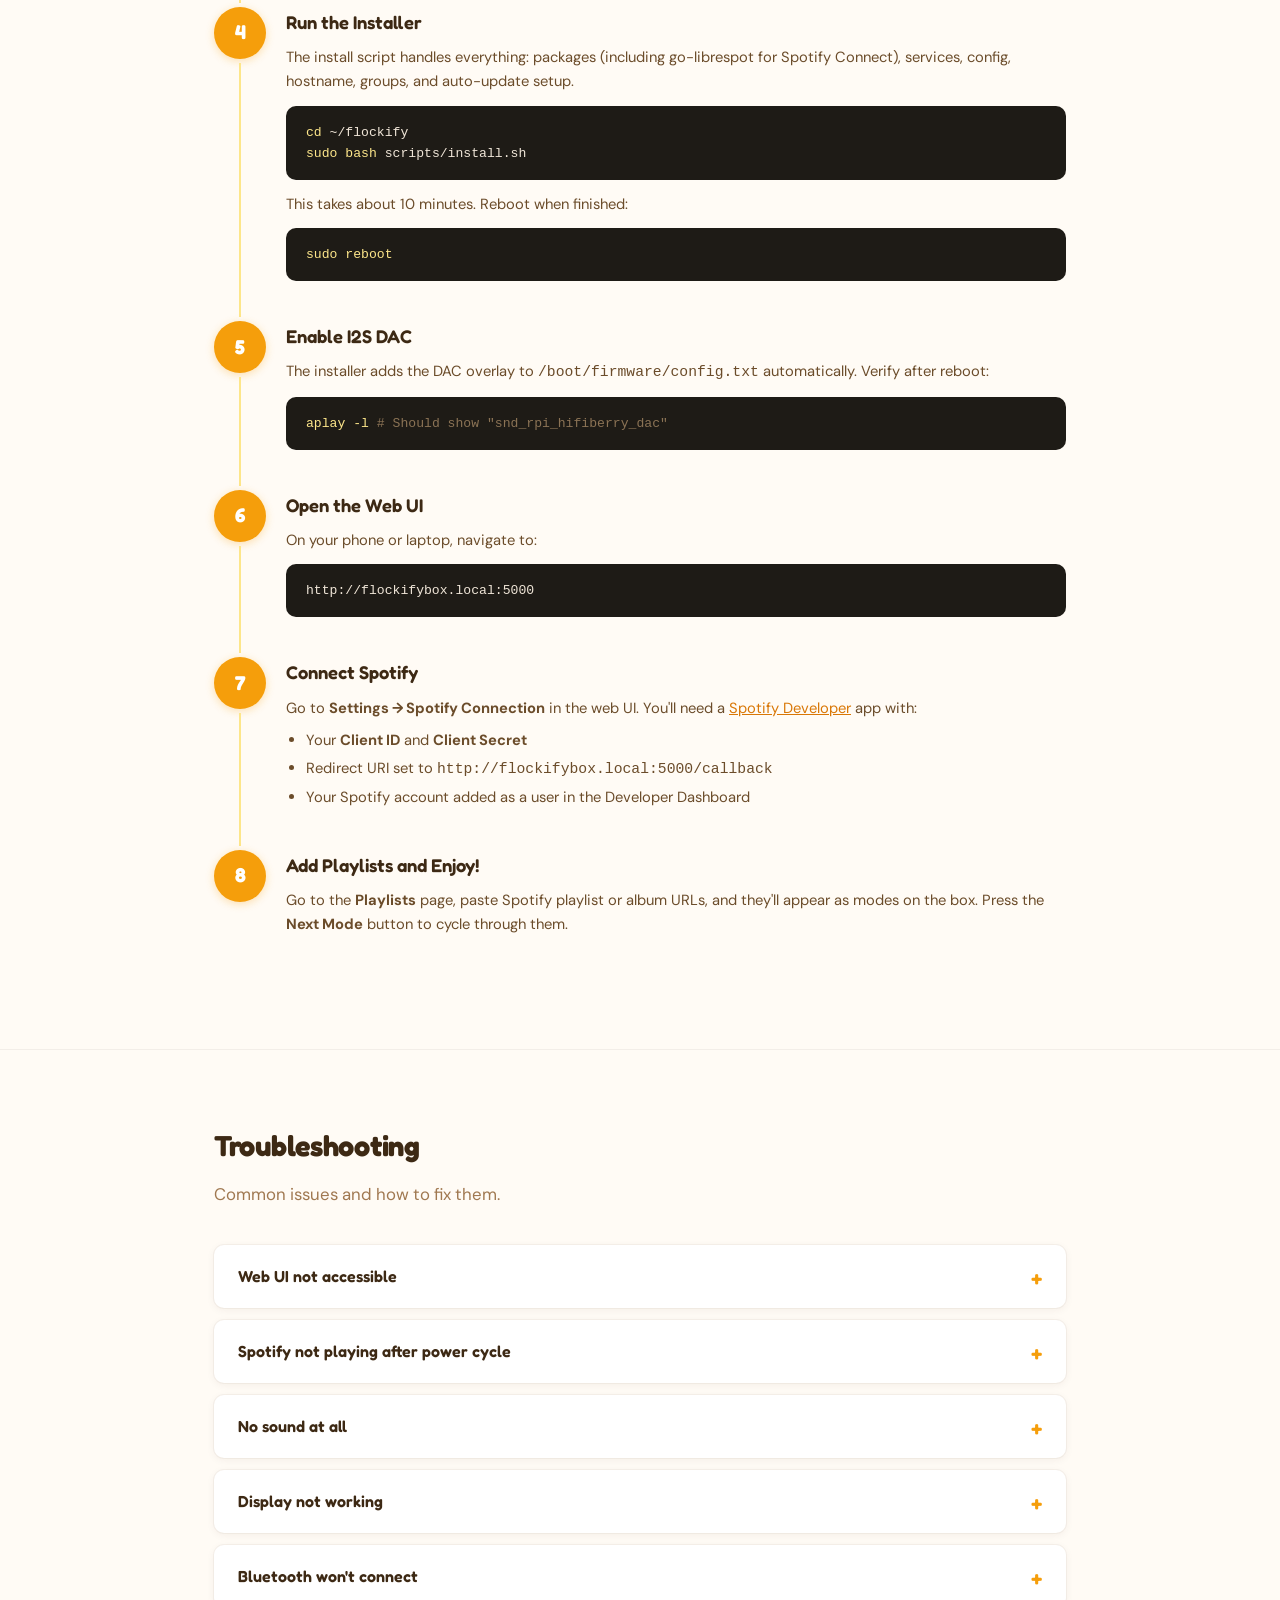
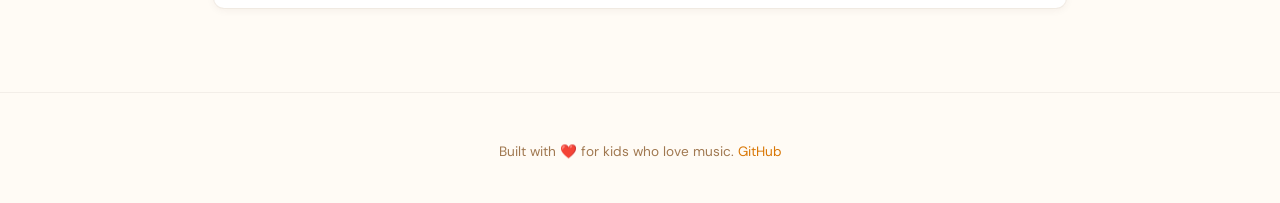
==== commit 379d6412: "docs: update README + intro page for go-librespot migration Co-Authored-By: Claude Opus 4.6 (1M cont" ====
--- a/docs/index.html
+++ b/docs/index.html
@@ -984,8 +984,8 @@
       <div class="step">
         <h3 data-lang="en">Run the Installer</h3>
         <h3 data-lang="de">Installer ausführen</h3>
-        <p data-lang="en">The install script handles everything: packages, services, config, hostname, groups, and auto-update setup.</p>
-        <p data-lang="de">Das Installationsskript erledigt alles: Pakete, Dienste, Konfiguration, Hostname, Gruppen und Auto-Update Setup.</p>
+        <p data-lang="en">The install script handles everything: packages (including go-librespot for Spotify Connect), services, config, hostname, groups, and auto-update setup.</p>
+        <p data-lang="de">Das Installationsskript erledigt alles: Pakete (einschließlich go-librespot für Spotify Connect), Dienste, Konfiguration, Hostname, Gruppen und Auto-Update Setup.</p>
         <div class="code-block"><span class="cmd">cd</span> ~/flockify<br><span class="cmd">sudo bash</span> scripts/install.sh</div>
         <p style="margin-top:12px;" data-lang="en">This takes about 10 minutes. Reboot when finished:</p>
         <p style="margin-top:12px;" data-lang="de">Das dauert etwa 10 Minuten. Nach Abschluss neu starten:</p>
@@ -1068,8 +1068,8 @@
           </span>
         </button>
         <div class="faq-answer"><div class="faq-answer-inner">
-          <p data-lang="en">Go to <strong>Settings → Reset Spotify Pairing</strong>. Then open Spotify on your phone, play any track, tap the "Connect to a device" icon, and select <strong>flockifybox</strong>. This establishes a fresh Connect session.</p>
-          <p data-lang="de">Gehe zu <strong>Einstellungen → Spotify-Kopplung zurücksetzen</strong>. Dann öffne Spotify auf deinem Handy, spiele einen beliebigen Titel, tippe auf das "Mit Gerät verbinden" Symbol und wähle <strong>flockifybox</strong>. Dies stellt eine neue Connect-Sitzung her.</p>
+          <p data-lang="en">go-librespot auto-reconnects after a power cycle. If playback doesn't start, open Spotify on your phone, tap the "Connect to a device" icon, and select <strong>flockifybox</strong>. This should only be needed on first setup.</p>
+          <p data-lang="de">go-librespot verbindet sich nach einem Neustart automatisch. Falls die Wiedergabe nicht startet, öffne Spotify auf deinem Handy, tippe auf das "Mit Gerät verbinden" Symbol und wähle <strong>flockifybox</strong>. Dies sollte nur bei der Ersteinrichtung nötig sein.</p>
         </div></div>
       </div>
 
